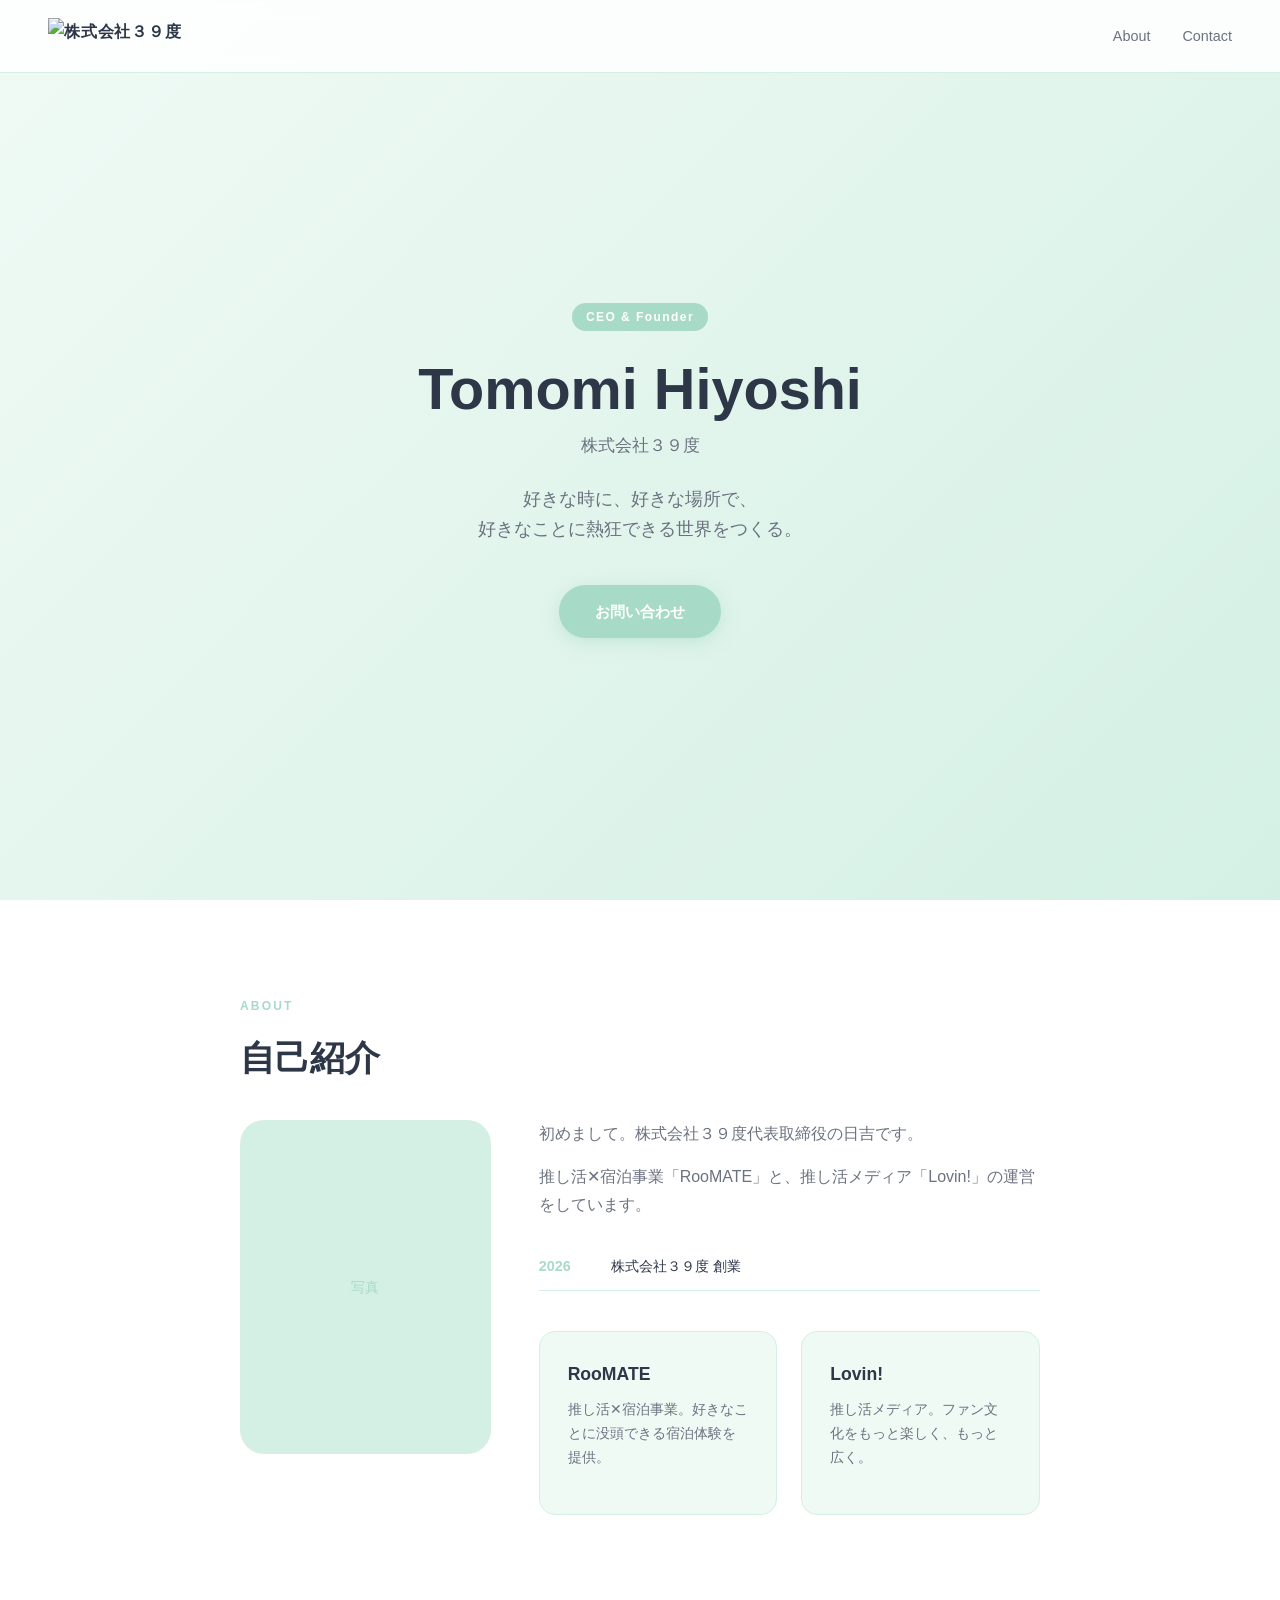
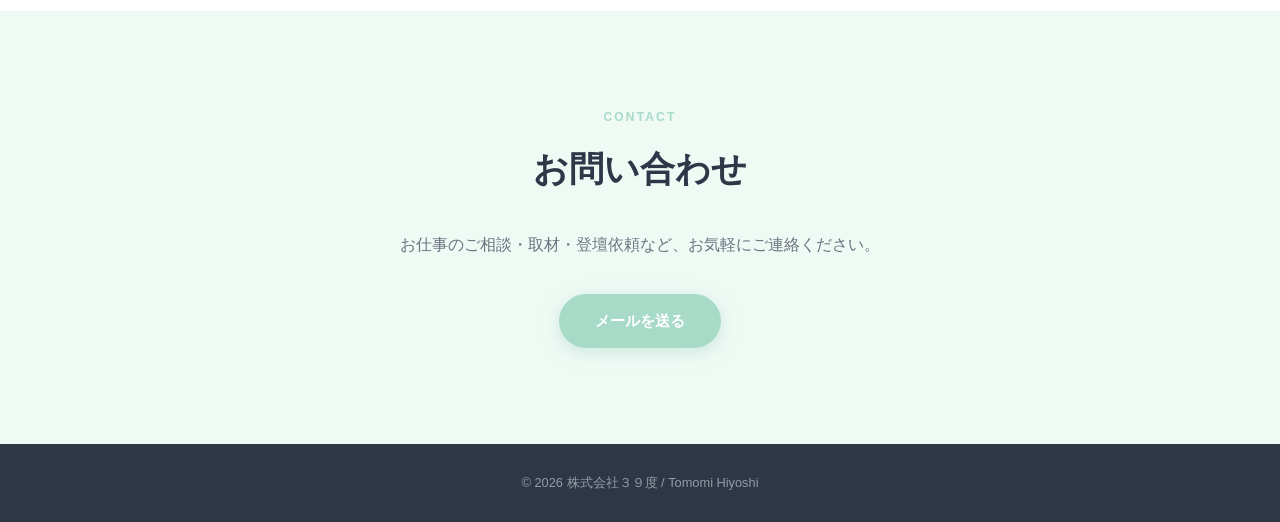
==== index.html @ d939bb32 "Add files via upload" ====
<!DOCTYPE html>
<html lang="ja">
<head>
  <meta charset="UTF-8">
  <meta name="viewport" content="width=device-width, initial-scale=1.0">
  <title>Tomomi Hiyoshi | 株式会社３９度</title>
  <style>
    *, *::before, *::after { box-sizing: border-box; margin: 0; padding: 0; }

    :root {
      --mint: #a8dac8;
      --mint-light: #d4f0e4;
      --mint-pale: #f0faf5;
      --gray: #6b7280;
      --dark: #2d3748;
      --white: #ffffff;
    }

    body {
      font-family: 'Hiragino Sans', 'Noto Sans JP', sans-serif;
      color: var(--dark);
      background: var(--white);
      line-height: 1.7;
    }

    /* ---- Nav ---- */
    nav {
      position: fixed;
      top: 0; left: 0; right: 0;
      z-index: 100;
      display: flex;
      justify-content: space-between;
      align-items: center;
      padding: 18px 48px;
      background: rgba(255,255,255,0.85);
      backdrop-filter: blur(8px);
      border-bottom: 1px solid var(--mint-light);
    }

    .nav-logo {
      display: flex;
      align-items: center;
      gap: 10px;
      font-size: 1rem;
      font-weight: 700;
      color: var(--dark);
      letter-spacing: 0.05em;
      text-decoration: none;
    }

    .nav-logo img {
      height: 36px;
      width: auto;
    }

    .nav-links {
      display: flex;
      gap: 32px;
      list-style: none;
    }

    .nav-links a {
      text-decoration: none;
      color: var(--gray);
      font-size: 0.9rem;
      transition: color 0.2s;
    }

    .nav-links a:hover { color: var(--mint); }

    /* ---- Hero ---- */
    #hero {
      min-height: 100vh;
      display: flex;
      align-items: center;
      justify-content: center;
      text-align: center;
      background: linear-gradient(135deg, var(--mint-pale) 0%, var(--mint-light) 100%);
      padding: 120px 24px 80px;
    }

    .hero-inner { max-width: 640px; }

    .hero-tag {
      display: inline-block;
      background: var(--mint);
      color: var(--white);
      font-size: 0.75rem;
      font-weight: 600;
      letter-spacing: 0.12em;
      padding: 4px 14px;
      border-radius: 999px;
      margin-bottom: 24px;
    }

    .hero-name {
      font-size: clamp(2.4rem, 6vw, 3.6rem);
      font-weight: 800;
      line-height: 1.2;
      margin-bottom: 8px;
      color: var(--dark);
    }

    .hero-company {
      font-size: 1.05rem;
      color: var(--gray);
      margin-bottom: 24px;
    }

    .hero-copy {
      font-size: 1.1rem;
      color: var(--gray);
      margin-bottom: 40px;
    }

    .btn {
      display: inline-block;
      padding: 14px 36px;
      border-radius: 999px;
      font-size: 0.95rem;
      font-weight: 600;
      text-decoration: none;
      transition: transform 0.2s, box-shadow 0.2s;
    }

    .btn-primary {
      background: var(--mint);
      color: var(--white);
      box-shadow: 0 4px 16px rgba(168,218,200,0.5);
    }

    .btn-primary:hover {
      transform: translateY(-2px);
      box-shadow: 0 8px 24px rgba(168,218,200,0.6);
    }

    /* ---- Business Cards ---- */
    .business-grid {
      display: grid;
      grid-template-columns: 1fr 1fr;
      gap: 24px;
      margin-top: 40px;
    }

    .business-card {
      background: var(--mint-pale);
      border-radius: 16px;
      padding: 28px;
      border: 1px solid var(--mint-light);
    }

    .business-card h3 {
      font-size: 1.1rem;
      font-weight: 700;
      color: var(--dark);
      margin-bottom: 8px;
    }

    .business-card p {
      font-size: 0.88rem;
      color: var(--gray);
    }

    @media (max-width: 600px) {
      .business-grid { grid-template-columns: 1fr; }
    }

    /* ---- Sections ---- */
    section {
      padding: 96px 24px;
    }

    .section-inner {
      max-width: 800px;
      margin: 0 auto;
    }

    .section-label {
      font-size: 0.75rem;
      font-weight: 700;
      letter-spacing: 0.18em;
      text-transform: uppercase;
      color: var(--mint);
      margin-bottom: 12px;
    }

    .section-title {
      font-size: clamp(1.6rem, 4vw, 2.2rem);
      font-weight: 800;
      margin-bottom: 32px;
      color: var(--dark);
    }

    /* ---- About ---- */
    #about { background: var(--white); }

    .about-grid {
      display: grid;
      grid-template-columns: 1fr 2fr;
      gap: 48px;
      align-items: start;
    }

    .about-photo {
      width: 100%;
      aspect-ratio: 3/4;
      border-radius: 24px;
      background: var(--mint-light);
      display: flex;
      align-items: center;
      justify-content: center;
      color: var(--mint);
      font-size: 0.85rem;
    }

    .about-text p { color: var(--gray); margin-bottom: 16px; }

    .career-list { list-style: none; margin-top: 24px; }

    .career-list li {
      display: flex;
      gap: 16px;
      padding: 12px 0;
      border-bottom: 1px solid var(--mint-light);
      font-size: 0.9rem;
    }

    .career-year {
      min-width: 56px;
      color: var(--mint);
      font-weight: 700;
    }

    /* ---- Contact ---- */
    #contact { background: var(--mint-pale); text-align: center; }

    #contact .section-inner { max-width: 560px; }

    .contact-desc { color: var(--gray); margin-bottom: 36px; }

    /* ---- Footer ---- */
    footer {
      background: var(--dark);
      color: rgba(255,255,255,0.5);
      text-align: center;
      padding: 28px 24px;
      font-size: 0.8rem;
    }

    /* ---- Responsive ---- */
    @media (max-width: 600px) {
      nav { padding: 16px 20px; }
      .nav-links { gap: 16px; }
      .about-grid { grid-template-columns: 1fr; }
      .about-photo { aspect-ratio: 1/1; max-width: 240px; }
    }
  </style>
</head>
<body>

  <!-- Nav -->
  <nav>
    <a href="#hero" class="nav-logo">
      <img src="39度ロゴ.png" alt="株式会社３９度">
    </a>
    <ul class="nav-links">
      <li><a href="#about">About</a></li>
      <li><a href="#contact">Contact</a></li>
    </ul>
  </nav>

  <!-- Hero -->
  <section id="hero">
    <div class="hero-inner">
      <span class="hero-tag">CEO &amp; Founder</span>
      <h1 class="hero-name">Tomomi Hiyoshi</h1>
      <p class="hero-company">株式会社３９度</p>
      <p class="hero-copy">
        好きな時に、好きな場所で、<br>
        好きなことに熱狂できる世界をつくる。
      </p>
      <a href="#contact" class="btn btn-primary">お問い合わせ</a>
    </div>
  </section>

  <!-- About -->
  <section id="about">
    <div class="section-inner">
      <p class="section-label">About</p>
      <h2 class="section-title">自己紹介</h2>
      <div class="about-grid">
        <div class="about-photo">写真</div>
        <div class="about-text">
          <p>
            初めまして。株式会社３９度代表取締役の日吉です。
          </p>
          <p>
            推し活✕宿泊事業「RooMATE」と、推し活メディア「Lovin!」の運営をしています。
          </p>
          <ul class="career-list">
            <li><span class="career-year">2026</span><span>株式会社３９度 創業</span></li>
          </ul>
          <div class="business-grid">
            <div class="business-card">
              <h3>RooMATE</h3>
              <p>推し活✕宿泊事業。好きなことに没頭できる宿泊体験を提供。</p>
            </div>
            <div class="business-card">
              <h3>Lovin!</h3>
              <p>推し活メディア。ファン文化をもっと楽しく、もっと広く。</p>
            </div>
          </div>
        </div>
      </div>
    </div>
  </section>

  <!-- Contact -->
  <section id="contact">
    <div class="section-inner">
      <p class="section-label">Contact</p>
      <h2 class="section-title">お問い合わせ</h2>
      <p class="contact-desc">
        お仕事のご相談・取材・登壇依頼など、お気軽にご連絡ください。
      </p>
      <a href="mailto:39degrees.inc@gmail.com" class="btn btn-primary">メールを送る</a>
    </div>
  </section>

  <!-- Footer -->
  <footer>
    <p>&copy; 2026 株式会社３９度 / Tomomi Hiyoshi</p>
  </footer>

</body>
</html>
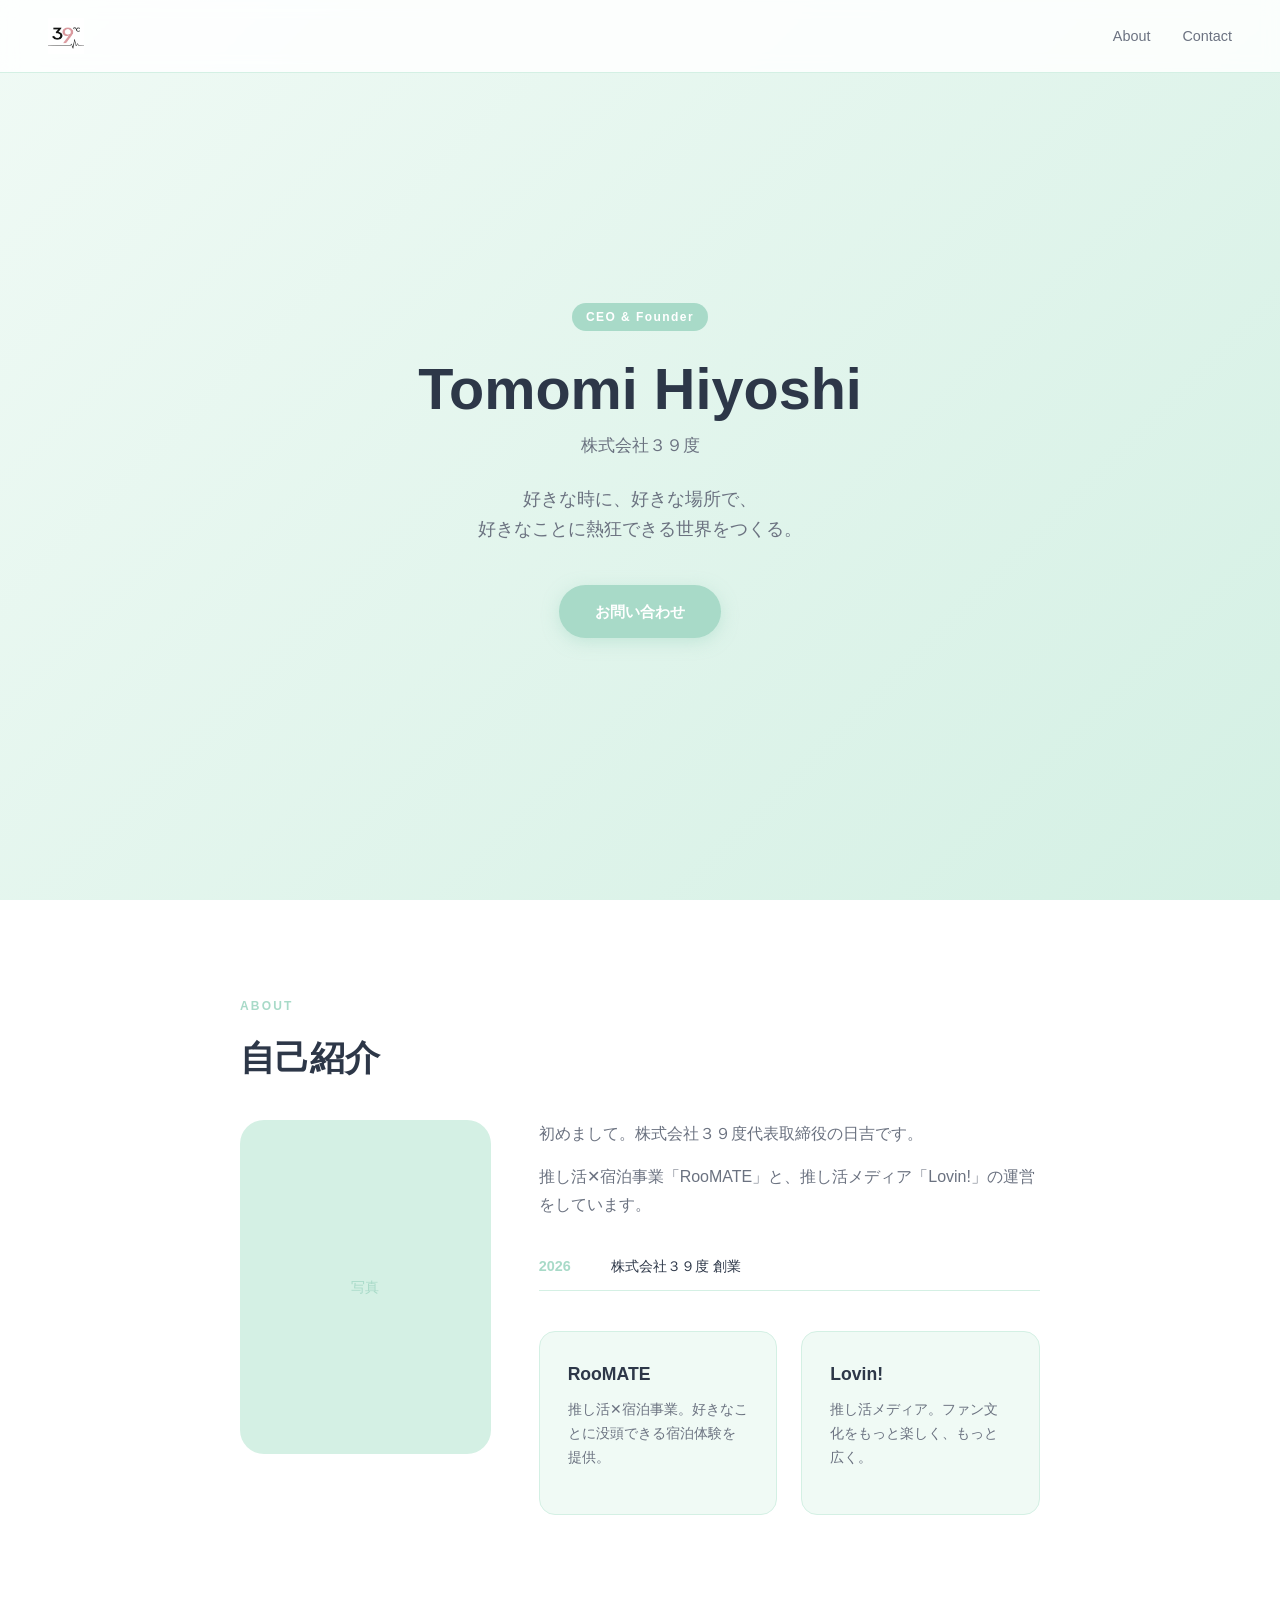
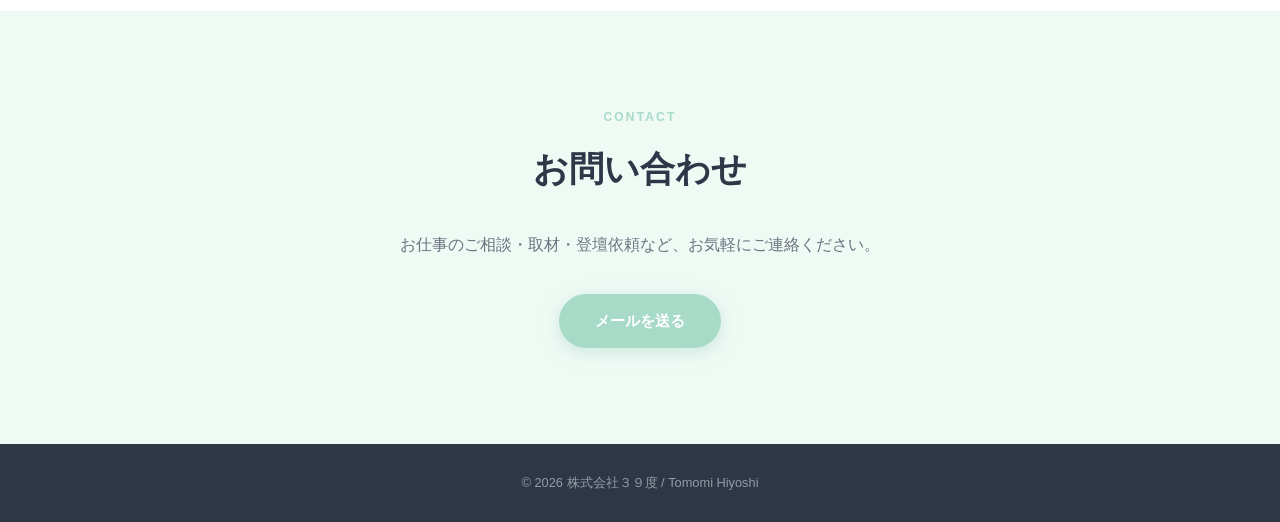
==== commit ec478ffb: "Add files via upload" ====
--- a/index.html
+++ b/index.html
@@ -261,7 +261,7 @@
   <!-- Nav -->
   <nav>
     <a href="#hero" class="nav-logo">
-      <img src="39度ロゴ.png" alt="株式会社３９度">
+      <img src="logo.png" alt="株式会社３９度">
     </a>
     <ul class="nav-links">
       <li><a href="#about">About</a></li>
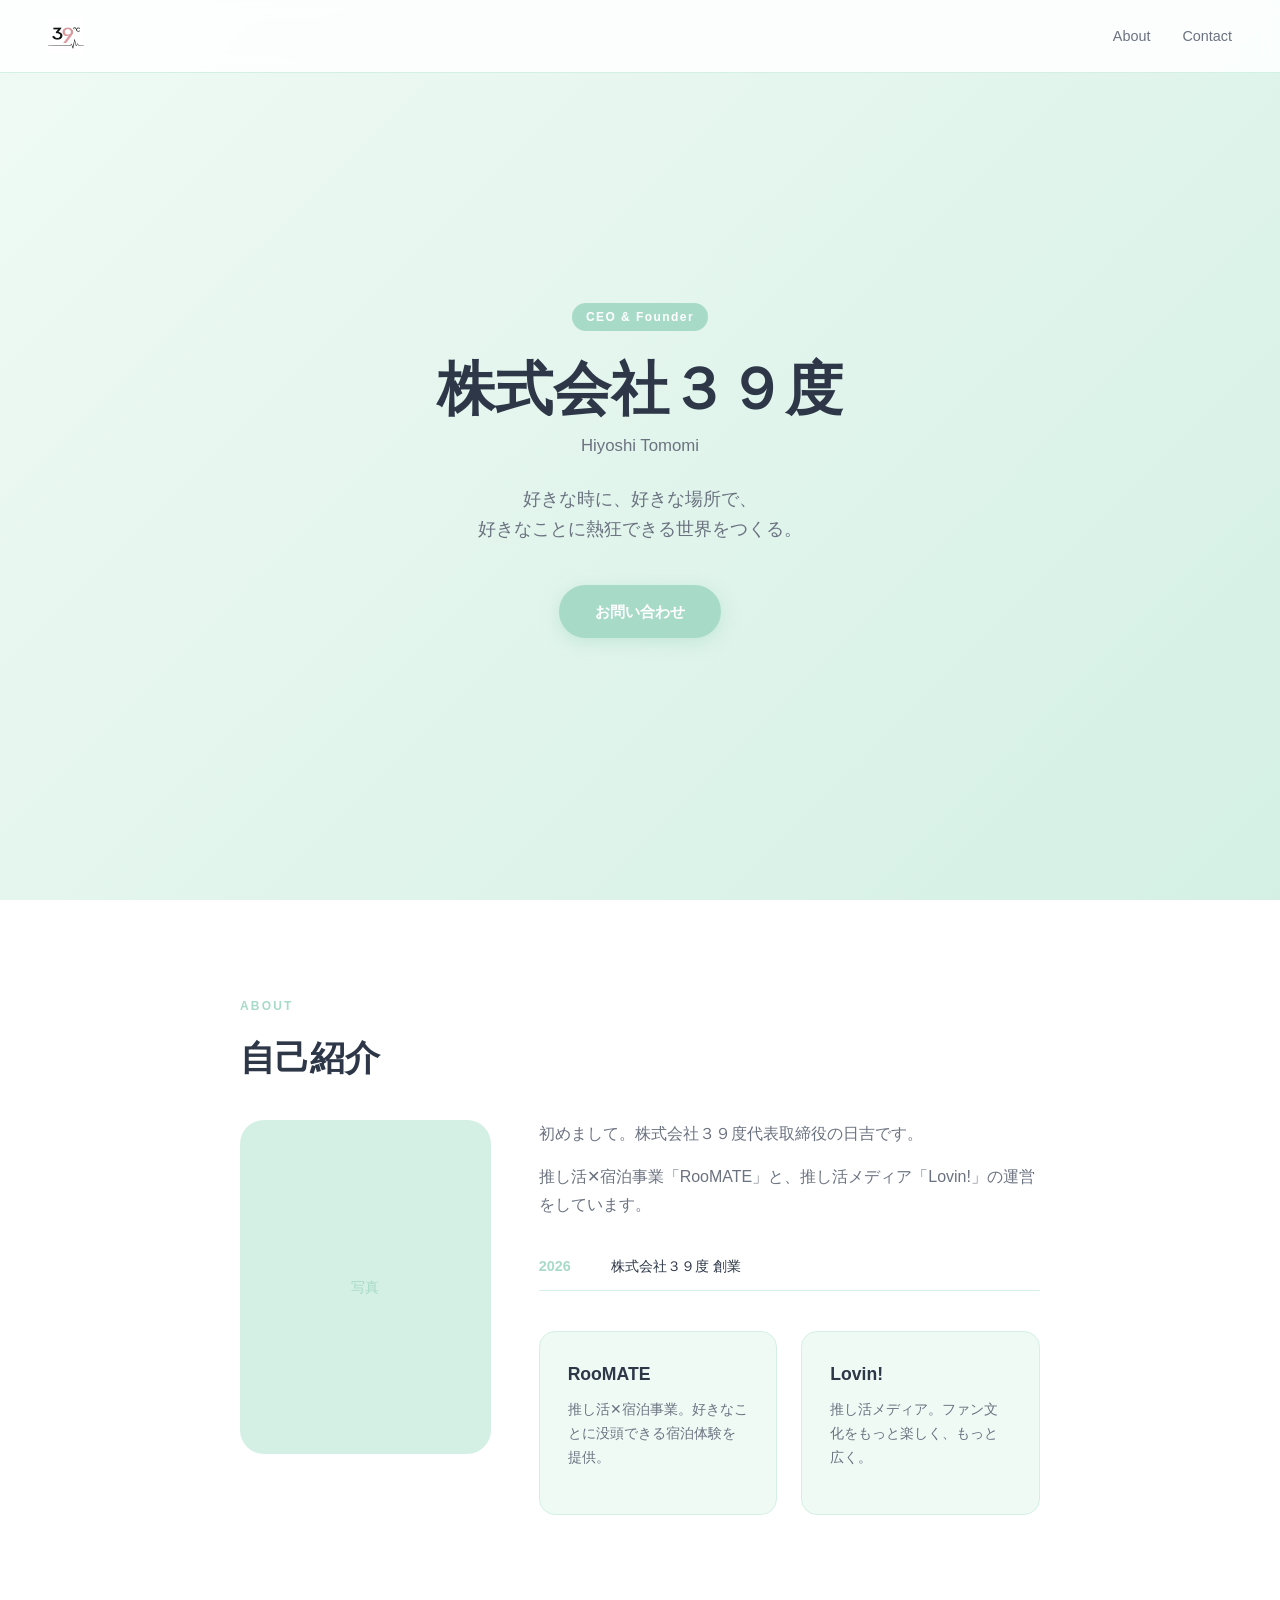
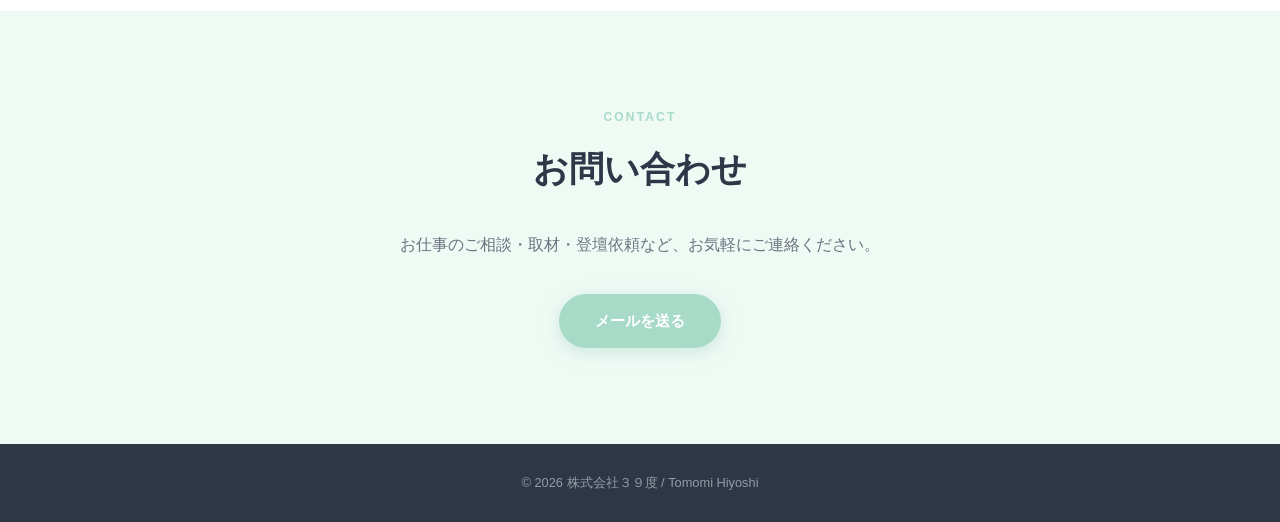
==== commit f7fb62fb: "Update index.html" ====
--- a/index.html
+++ b/index.html
@@ -273,8 +273,8 @@
   <section id="hero">
     <div class="hero-inner">
       <span class="hero-tag">CEO &amp; Founder</span>
-      <h1 class="hero-name">Tomomi Hiyoshi</h1>
-      <p class="hero-company">株式会社３９度</p>
+      <h1 class="hero-name">株式会社３９度</h1>
+      <p class="hero-company">Hiyoshi Tomomi</p>
       <p class="hero-copy">
         好きな時に、好きな場所で、<br>
         好きなことに熱狂できる世界をつくる。
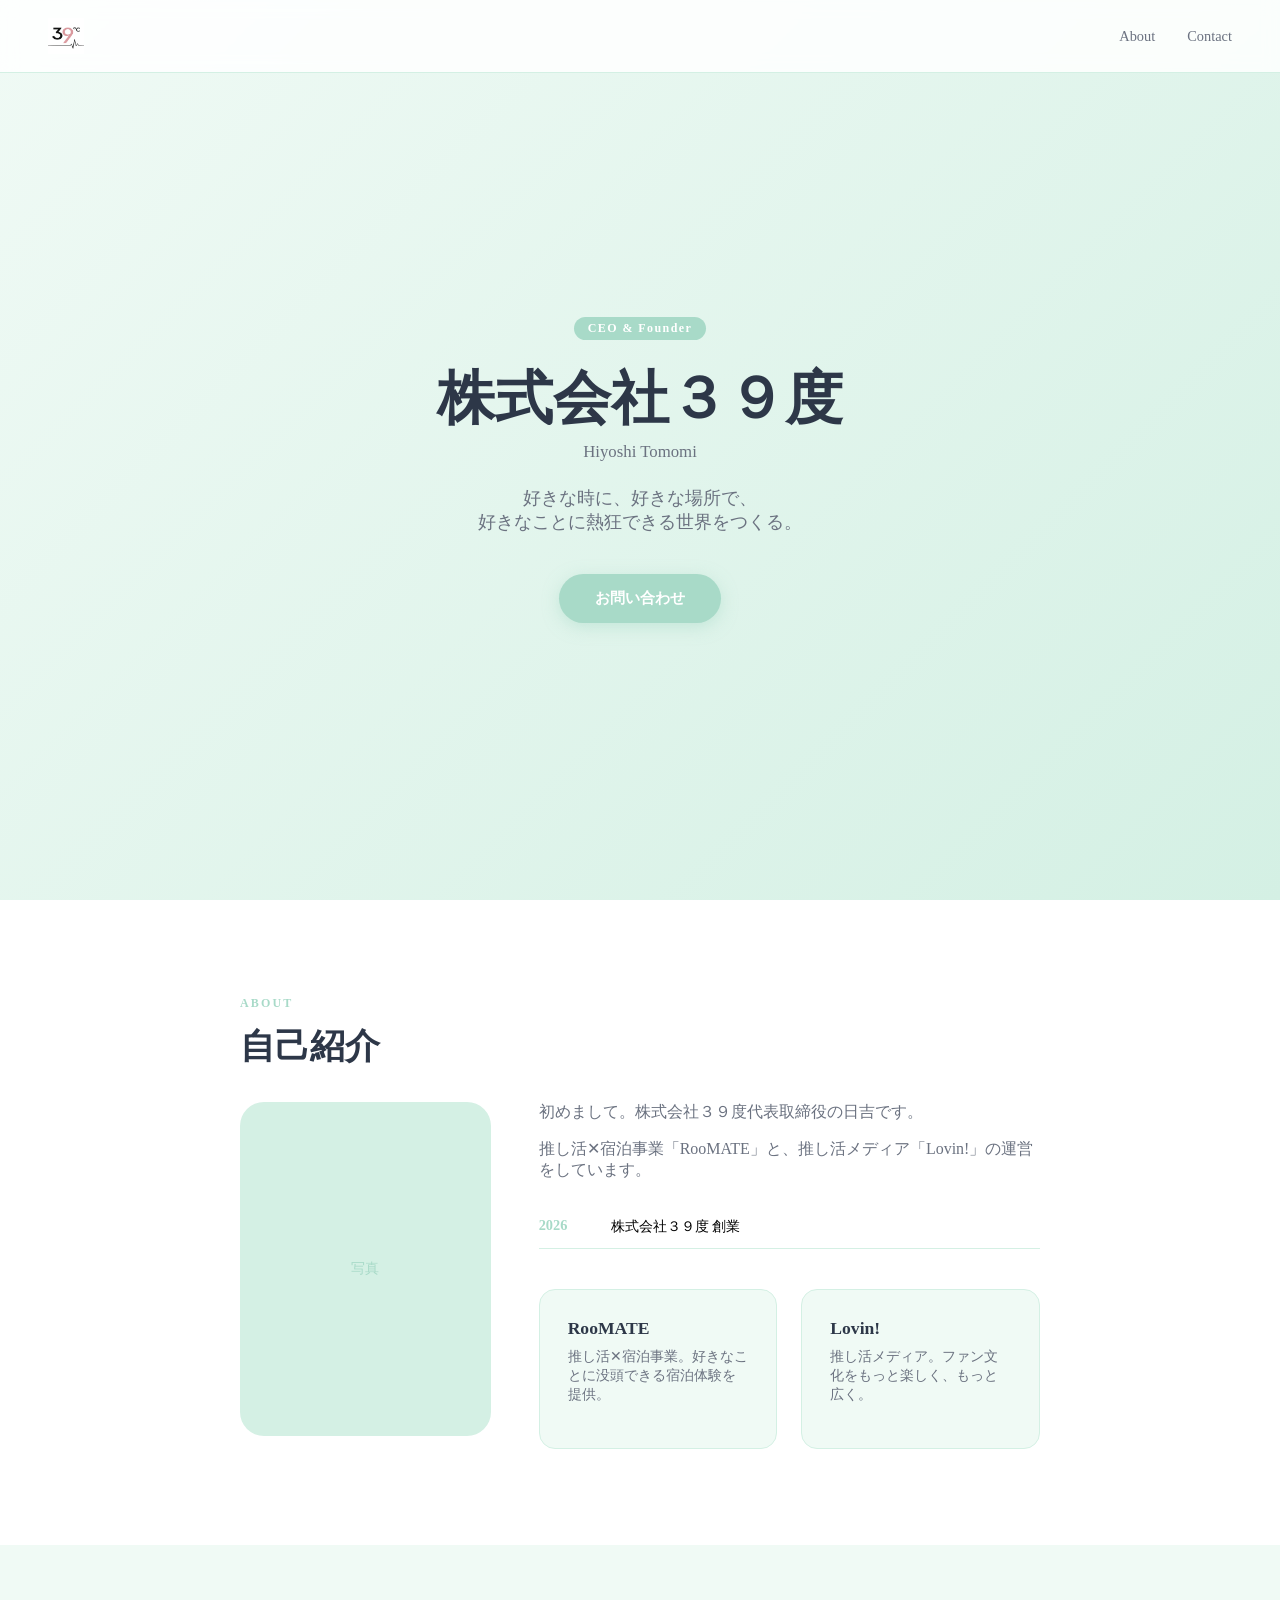
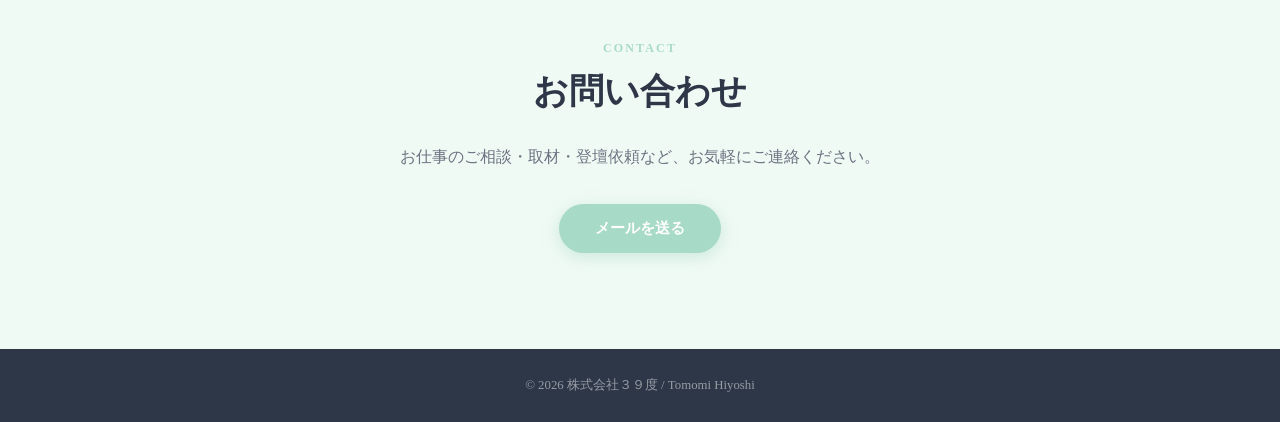
==== commit 8e6dffed: "Update index.html" ====
--- a/index.html
+++ b/index.html
@@ -16,6 +16,7 @@
       --white: #ffffff;
     }
 
+    <meta name="google-site-verification" content="1Jupx_8W1JBB04PIwBa7xhf-rQ8g9_oAQs7AvDI6ctE" />
     body {
       font-family: 'Hiragino Sans', 'Noto Sans JP', sans-serif;
       color: var(--dark);
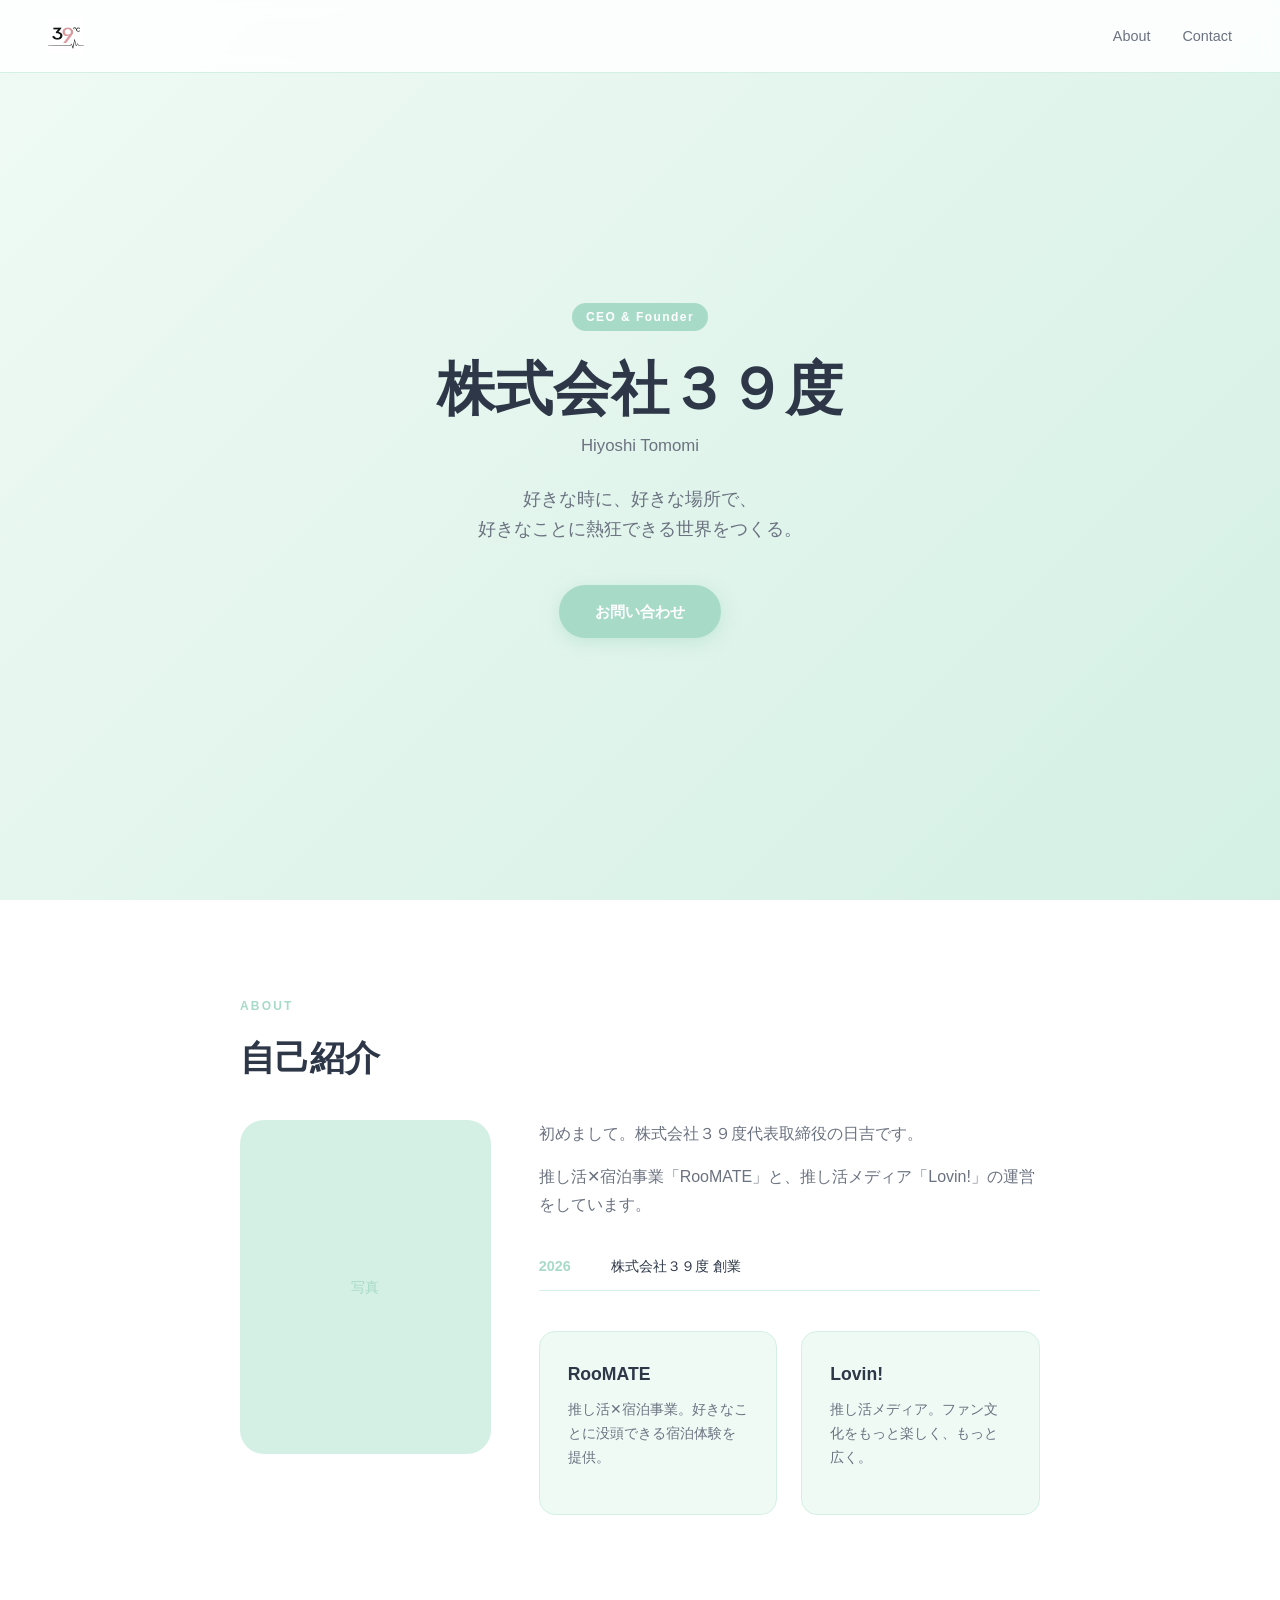
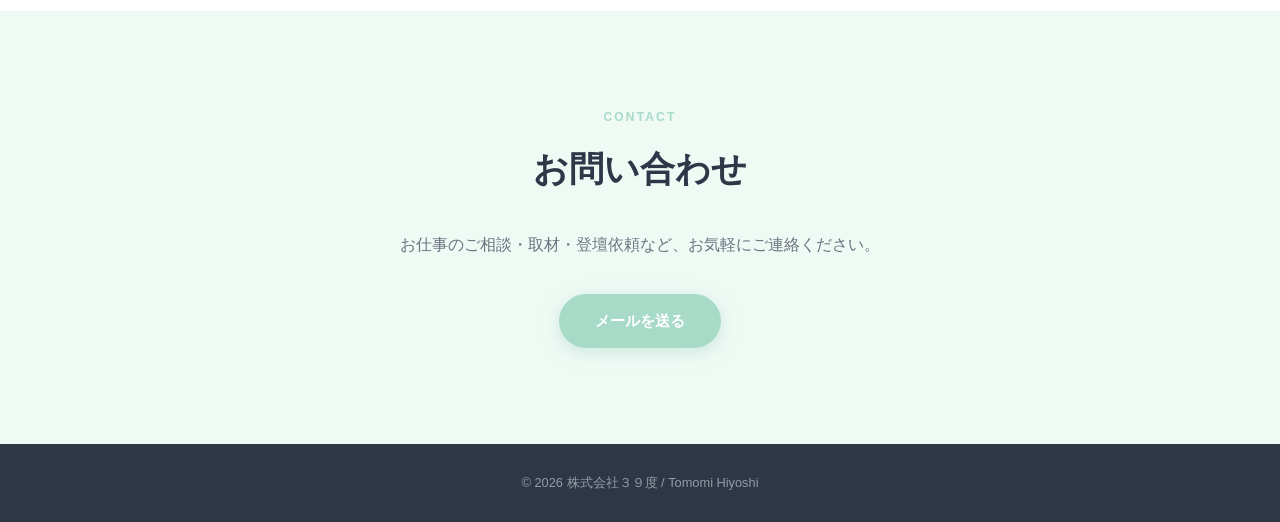
==== commit 52eeb8c4: "Update index.html" ====
--- a/index.html
+++ b/index.html
@@ -16,7 +16,6 @@
       --white: #ffffff;
     }
 
-    <meta name="google-site-verification" content="1Jupx_8W1JBB04PIwBa7xhf-rQ8g9_oAQs7AvDI6ctE" />
     body {
       font-family: 'Hiragino Sans', 'Noto Sans JP', sans-serif;
       color: var(--dark);
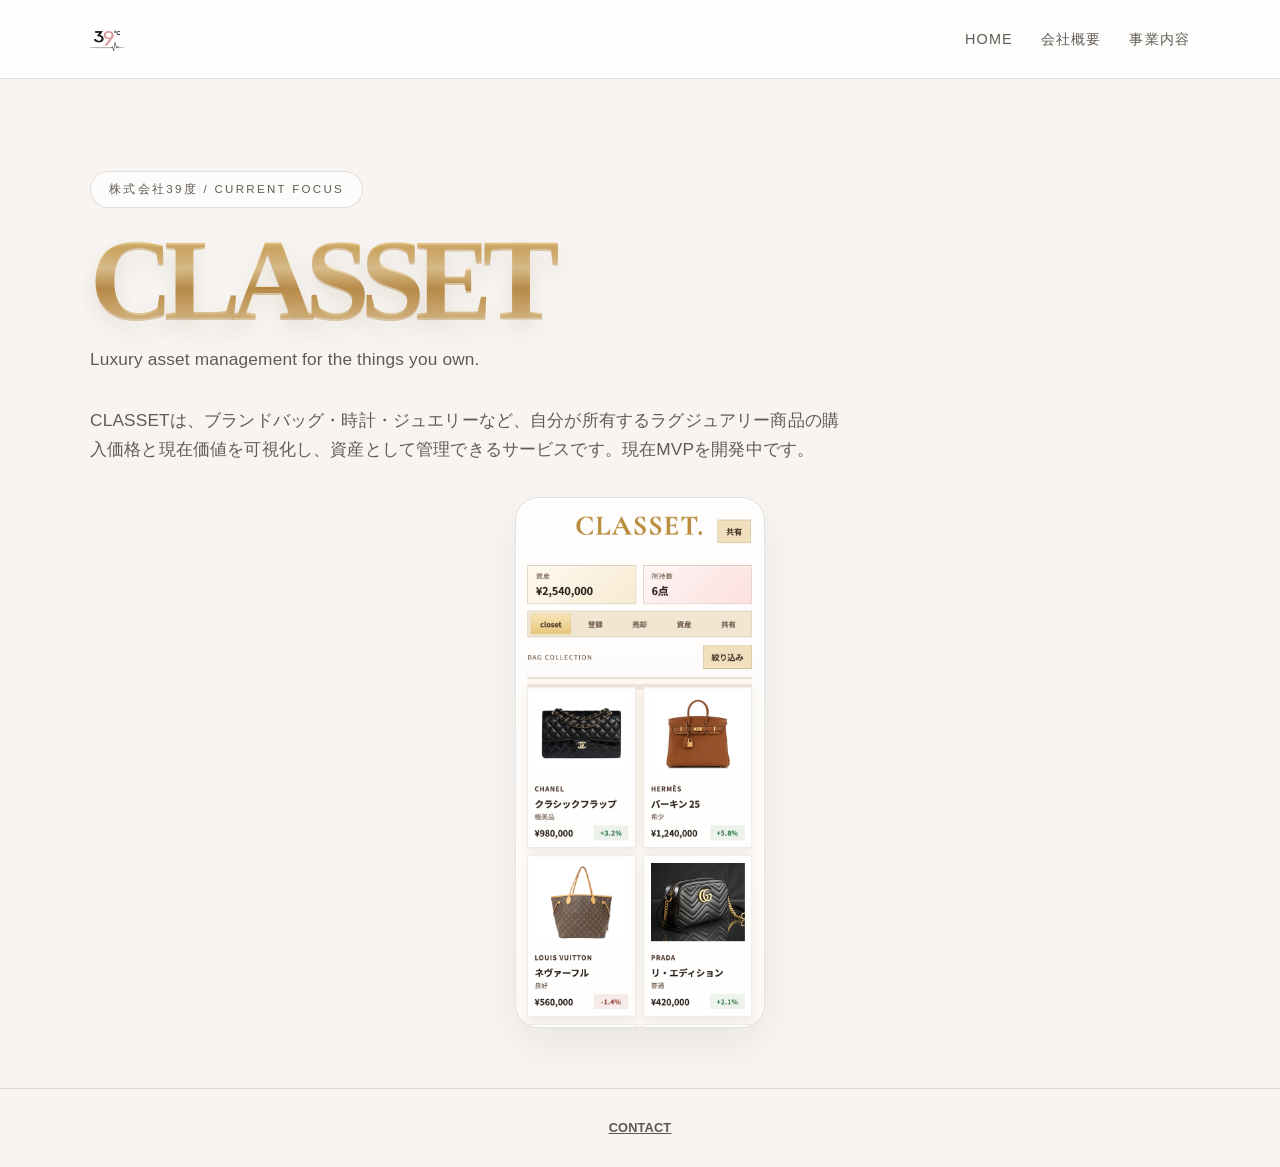
==== commit 60dd946c: "Add files via upload" ====
--- a/index.html
+++ b/index.html
@@ -1,336 +1,45 @@
 <!DOCTYPE html>
 <html lang="ja">
 <head>
-  <meta charset="UTF-8">
-  <meta name="viewport" content="width=device-width, initial-scale=1.0">
-  <title>Tomomi Hiyoshi | 株式会社３９度</title>
-  <style>
-    *, *::before, *::after { box-sizing: border-box; margin: 0; padding: 0; }
-
-    :root {
-      --mint: #a8dac8;
-      --mint-light: #d4f0e4;
-      --mint-pale: #f0faf5;
-      --gray: #6b7280;
-      --dark: #2d3748;
-      --white: #ffffff;
-    }
-
-    body {
-      font-family: 'Hiragino Sans', 'Noto Sans JP', sans-serif;
-      color: var(--dark);
-      background: var(--white);
-      line-height: 1.7;
-    }
-
-    /* ---- Nav ---- */
-    nav {
-      position: fixed;
-      top: 0; left: 0; right: 0;
-      z-index: 100;
-      display: flex;
-      justify-content: space-between;
-      align-items: center;
-      padding: 18px 48px;
-      background: rgba(255,255,255,0.85);
-      backdrop-filter: blur(8px);
-      border-bottom: 1px solid var(--mint-light);
-    }
-
-    .nav-logo {
-      display: flex;
-      align-items: center;
-      gap: 10px;
-      font-size: 1rem;
-      font-weight: 700;
-      color: var(--dark);
-      letter-spacing: 0.05em;
-      text-decoration: none;
-    }
-
-    .nav-logo img {
-      height: 36px;
-      width: auto;
-    }
-
-    .nav-links {
-      display: flex;
-      gap: 32px;
-      list-style: none;
-    }
-
-    .nav-links a {
-      text-decoration: none;
-      color: var(--gray);
-      font-size: 0.9rem;
-      transition: color 0.2s;
-    }
-
-    .nav-links a:hover { color: var(--mint); }
-
-    /* ---- Hero ---- */
-    #hero {
-      min-height: 100vh;
-      display: flex;
-      align-items: center;
-      justify-content: center;
-      text-align: center;
-      background: linear-gradient(135deg, var(--mint-pale) 0%, var(--mint-light) 100%);
-      padding: 120px 24px 80px;
-    }
-
-    .hero-inner { max-width: 640px; }
-
-    .hero-tag {
-      display: inline-block;
-      background: var(--mint);
-      color: var(--white);
-      font-size: 0.75rem;
-      font-weight: 600;
-      letter-spacing: 0.12em;
-      padding: 4px 14px;
-      border-radius: 999px;
-      margin-bottom: 24px;
-    }
-
-    .hero-name {
-      font-size: clamp(2.4rem, 6vw, 3.6rem);
-      font-weight: 800;
-      line-height: 1.2;
-      margin-bottom: 8px;
-      color: var(--dark);
-    }
-
-    .hero-company {
-      font-size: 1.05rem;
-      color: var(--gray);
-      margin-bottom: 24px;
-    }
-
-    .hero-copy {
-      font-size: 1.1rem;
-      color: var(--gray);
-      margin-bottom: 40px;
-    }
-
-    .btn {
-      display: inline-block;
-      padding: 14px 36px;
-      border-radius: 999px;
-      font-size: 0.95rem;
-      font-weight: 600;
-      text-decoration: none;
-      transition: transform 0.2s, box-shadow 0.2s;
-    }
-
-    .btn-primary {
-      background: var(--mint);
-      color: var(--white);
-      box-shadow: 0 4px 16px rgba(168,218,200,0.5);
-    }
-
-    .btn-primary:hover {
-      transform: translateY(-2px);
-      box-shadow: 0 8px 24px rgba(168,218,200,0.6);
-    }
-
-    /* ---- Business Cards ---- */
-    .business-grid {
-      display: grid;
-      grid-template-columns: 1fr 1fr;
-      gap: 24px;
-      margin-top: 40px;
-    }
-
-    .business-card {
-      background: var(--mint-pale);
-      border-radius: 16px;
-      padding: 28px;
-      border: 1px solid var(--mint-light);
-    }
-
-    .business-card h3 {
-      font-size: 1.1rem;
-      font-weight: 700;
-      color: var(--dark);
-      margin-bottom: 8px;
-    }
-
-    .business-card p {
-      font-size: 0.88rem;
-      color: var(--gray);
-    }
-
-    @media (max-width: 600px) {
-      .business-grid { grid-template-columns: 1fr; }
-    }
-
-    /* ---- Sections ---- */
-    section {
-      padding: 96px 24px;
-    }
-
-    .section-inner {
-      max-width: 800px;
-      margin: 0 auto;
-    }
-
-    .section-label {
-      font-size: 0.75rem;
-      font-weight: 700;
-      letter-spacing: 0.18em;
-      text-transform: uppercase;
-      color: var(--mint);
-      margin-bottom: 12px;
-    }
-
-    .section-title {
-      font-size: clamp(1.6rem, 4vw, 2.2rem);
-      font-weight: 800;
-      margin-bottom: 32px;
-      color: var(--dark);
-    }
-
-    /* ---- About ---- */
-    #about { background: var(--white); }
-
-    .about-grid {
-      display: grid;
-      grid-template-columns: 1fr 2fr;
-      gap: 48px;
-      align-items: start;
-    }
-
-    .about-photo {
-      width: 100%;
-      aspect-ratio: 3/4;
-      border-radius: 24px;
-      background: var(--mint-light);
-      display: flex;
-      align-items: center;
-      justify-content: center;
-      color: var(--mint);
-      font-size: 0.85rem;
-    }
-
-    .about-text p { color: var(--gray); margin-bottom: 16px; }
-
-    .career-list { list-style: none; margin-top: 24px; }
-
-    .career-list li {
-      display: flex;
-      gap: 16px;
-      padding: 12px 0;
-      border-bottom: 1px solid var(--mint-light);
-      font-size: 0.9rem;
-    }
-
-    .career-year {
-      min-width: 56px;
-      color: var(--mint);
-      font-weight: 700;
-    }
-
-    /* ---- Contact ---- */
-    #contact { background: var(--mint-pale); text-align: center; }
-
-    #contact .section-inner { max-width: 560px; }
-
-    .contact-desc { color: var(--gray); margin-bottom: 36px; }
-
-    /* ---- Footer ---- */
-    footer {
-      background: var(--dark);
-      color: rgba(255,255,255,0.5);
-      text-align: center;
-      padding: 28px 24px;
-      font-size: 0.8rem;
-    }
-
-    /* ---- Responsive ---- */
-    @media (max-width: 600px) {
-      nav { padding: 16px 20px; }
-      .nav-links { gap: 16px; }
-      .about-grid { grid-template-columns: 1fr; }
-      .about-photo { aspect-ratio: 1/1; max-width: 240px; }
-    }
-  </style>
+  <meta charset="UTF-8" />
+  <meta name="viewport" content="width=device-width, initial-scale=1.0" />
+  <title>CLASSET | 株式会社39度</title>
+  <link rel="stylesheet" href="styles.css" />
 </head>
 <body>
+  <header class="site-header">
+    <div class="container">
+      <a href="index.html" class="brand-logo" aria-label="ホームへ戻る">
+        <img src="logo.png" alt="株式会社39度" />
+      </a>
+      <nav class="nav" aria-label="メインナビゲーション">
+        <a href="index.html">Home</a>
+        <a href="about.html">会社概要</a>
+        <a href="business.html">事業内容</a>
+      </nav>
+    </div>
+  </header>
 
-  <!-- Nav -->
-  <nav>
-    <a href="#hero" class="nav-logo">
-      <img src="logo.png" alt="株式会社３９度">
-    </a>
-    <ul class="nav-links">
-      <li><a href="#about">About</a></li>
-      <li><a href="#contact">Contact</a></li>
-    </ul>
-  </nav>
-
-  <!-- Hero -->
-  <section id="hero">
-    <div class="hero-inner">
-      <span class="hero-tag">CEO &amp; Founder</span>
-      <h1 class="hero-name">株式会社３９度</h1>
-      <p class="hero-company">Hiyoshi Tomomi</p>
-      <p class="hero-copy">
-        好きな時に、好きな場所で、<br>
-        好きなことに熱狂できる世界をつくる。
-      </p>
-      <a href="#contact" class="btn btn-primary">お問い合わせ</a>
-    </div>
-  </section>
-
-  <!-- About -->
-  <section id="about">
-    <div class="section-inner">
-      <p class="section-label">About</p>
-      <h2 class="section-title">自己紹介</h2>
-      <div class="about-grid">
-        <div class="about-photo">写真</div>
-        <div class="about-text">
-          <p>
-            初めまして。株式会社３９度代表取締役の日吉です。
-          </p>
-          <p>
-            推し活✕宿泊事業「RooMATE」と、推し活メディア「Lovin!」の運営をしています。
-          </p>
-          <ul class="career-list">
-            <li><span class="career-year">2026</span><span>株式会社３９度 創業</span></li>
-          </ul>
-          <div class="business-grid">
-            <div class="business-card">
-              <h3>RooMATE</h3>
-              <p>推し活✕宿泊事業。好きなことに没頭できる宿泊体験を提供。</p>
-            </div>
-            <div class="business-card">
-              <h3>Lovin!</h3>
-              <p>推し活メディア。ファン文化をもっと楽しく、もっと広く。</p>
-            </div>
-          </div>
+  <main>
+    <section class="page hero">
+      <div class="container">
+        <p class="eyebrow">株式会社39度 / Current focus</p>
+        <div class="brand-wordmark" aria-label="CLASSET">CLASSET</div>
+        <p class="hero-copy">Luxury asset management for the things you own.</p>
+        <p class="hero-copy">
+          CLASSETは、ブランドバッグ・時計・ジュエリーなど、自分が所有するラグジュアリー商品の購入価格と現在価値を可視化し、資産として管理できるサービスです。現在MVPを開発中です。
+        </p>
+        <div class="mockup-wrap">
+          <img src="モック.png" alt="CLASSET mockup" />
         </div>
       </div>
+    </section>
+  </main>
+
+  <footer class="footer">
+    <div class="container">
+      <a href="mailto:39degrees.inc@gmail.com" style="font-weight: 600; text-decoration: underline;">CONTACT</a>
     </div>
-  </section>
-
-  <!-- Contact -->
-  <section id="contact">
-    <div class="section-inner">
-      <p class="section-label">Contact</p>
-      <h2 class="section-title">お問い合わせ</h2>
-      <p class="contact-desc">
-        お仕事のご相談・取材・登壇依頼など、お気軽にご連絡ください。
-      </p>
-      <a href="mailto:39degrees.inc@gmail.com" class="btn btn-primary">メールを送る</a>
-    </div>
-  </section>
-
-  <!-- Footer -->
-  <footer>
-    <p>&copy; 2026 株式会社３９度 / Tomomi Hiyoshi</p>
   </footer>
-
 </body>
 </html>
--- a/styles.css
+++ b/styles.css
@@ -0,0 +1,338 @@
+:root {
+  --bg: #f7f4f1;
+  --panel: #ffffff;
+  --panel-soft: #f4f0eb;
+  --line: rgba(23, 23, 23, 0.12);
+  --text: #171717;
+  --muted: #5f5b56;
+  --gold-1: #f4e4bf;
+  --gold-2: #d8b46a;
+  --gold-3: #b7843a;
+  --shadow: 0 18px 42px rgba(23, 23, 23, 0.06);
+}
+
+* { box-sizing: border-box; }
+html { scroll-behavior: smooth; }
+body {
+  margin: 0;
+  font-family: "Hiragino Sans", "Noto Sans JP", sans-serif;
+  color: var(--text);
+  background: var(--bg);
+  line-height: 1.7;
+  letter-spacing: 0.01em;
+}
+
+a { color: inherit; text-decoration: none; }
+img { max-width: 100%; display: block; }
+
+.container {
+  width: min(1100px, calc(100% - 32px));
+  margin: 0 auto;
+}
+
+.site-header {
+  position: sticky;
+  top: 0;
+  z-index: 20;
+  background: rgba(255,255,255,0.8);
+  backdrop-filter: blur(10px);
+  border-bottom: 1px solid var(--line);
+}
+
+.site-header .container {
+  display: flex;
+  align-items: center;
+  justify-content: space-between;
+  min-height: 78px;
+}
+
+.brand-logo {
+  display: flex;
+  align-items: center;
+  gap: 12px;
+}
+
+.brand-logo img {
+  height: 34px;
+  width: auto;
+}
+
+.nav {
+  display: flex;
+  align-items: center;
+  gap: 28px;
+}
+
+.nav a {
+  color: var(--muted);
+  font-size: 0.9rem;
+  letter-spacing: 0.08em;
+  text-transform: uppercase;
+}
+
+.nav a:hover { color: var(--text); }
+
+.page {
+  padding: 92px 0 80px;
+}
+
+.hero {
+  padding-top: 80px;
+  padding-bottom: 60px;
+}
+
+.eyebrow {
+  display: inline-block;
+  margin-bottom: 24px;
+  padding: 8px 18px;
+  border: 1px solid var(--line);
+  border-radius: 999px;
+  background: rgba(255,255,255,0.7);
+  color: var(--muted);
+  font-size: 0.72rem;
+  letter-spacing: 0.2em;
+  text-transform: uppercase;
+}
+
+.brand-wordmark {
+  display: block;
+  margin: 0 0 18px;
+  font-family: Georgia, "Times New Roman", serif;
+  font-size: clamp(4.2rem, 9vw, 11rem);
+  line-height: 0.82;
+  letter-spacing: -0.08em;
+  font-weight: 700;
+  color: transparent;
+  background: linear-gradient(180deg, var(--gold-1) 0%, var(--gold-2) 18%, #f8e9c4 38%, var(--gold-3) 60%, var(--gold-1) 100%);
+  -webkit-background-clip: text;
+  background-clip: text;
+  text-shadow: 0 2px 0 rgba(190,150,90,0.5), 0 10px 20px rgba(112,82,34,0.12);
+}
+
+.hero-copy {
+  max-width: 760px;
+  margin: 0 0 32px;
+  color: var(--muted);
+  font-size: 1.08rem;
+}
+
+.mockup-wrap {
+  max-width: 250px;
+  margin: 12px auto 0;
+  border: 1px solid var(--line);
+  border-radius: 24px;
+  overflow: hidden;
+  background: #fff;
+  box-shadow: var(--shadow);
+}
+
+.mockup-wrap img {
+  display: block;
+  width: 100%;
+  height: auto;
+}
+
+.hero-actions {
+  display: flex;
+  align-items: center;
+  gap: 16px;
+  flex-wrap: wrap;
+}
+
+.button {
+  display: inline-block;
+  padding: 15px 28px;
+  border-radius: 999px;
+  border: 1px solid var(--line);
+  font-size: 0.82rem;
+  letter-spacing: 0.08em;
+  text-transform: uppercase;
+  transition: transform 0.2s ease;
+}
+
+.button:hover {
+  transform: translateY(-2px);
+}
+
+.button-primary {
+  background: var(--text);
+  color: var(--panel);
+  border-color: var(--text);
+}
+
+.button-secondary {
+  background: transparent;
+  color: var(--text);
+}
+
+.section-label {
+  margin: 0 0 12px;
+  color: var(--gold-3);
+  font-size: 0.72rem;
+  letter-spacing: 0.22em;
+  text-transform: uppercase;
+}
+
+.section-title {
+  margin: 0 0 20px;
+  font-size: clamp(2rem, 4vw, 3.2rem);
+  line-height: 1.1;
+  letter-spacing: -0.05em;
+  font-weight: 500;
+}
+
+.summary-grid {
+  display: grid;
+  grid-template-columns: 1.2fr 0.8fr;
+  gap: 24px;
+  margin-top: 30px;
+}
+
+.card {
+  background: var(--panel);
+  border: 1px solid var(--line);
+  border-radius: 22px;
+  padding: 28px 24px;
+  box-shadow: var(--shadow);
+}
+
+.card.gold {
+  background: linear-gradient(180deg, #fff 0%, #f6f1ea 100%);
+}
+
+.card h3 {
+  margin: 0 0 12px;
+  font-size: clamp(1.7rem, 3vw, 2.4rem);
+  letter-spacing: -0.05em;
+  font-weight: 500;
+}
+
+.card p,
+.card li,
+.text-block p,
+.text-block li {
+  color: var(--muted);
+  font-size: 0.98rem;
+}
+
+.card ul,
+.text-block ul {
+  margin: 18px 0 0;
+  padding-left: 18px;
+}
+
+.project-grid {
+  display: grid;
+  grid-template-columns: repeat(3, minmax(0, 1fr));
+  gap: 20px;
+  margin-top: 30px;
+}
+
+.project-card {
+  background: var(--panel-soft);
+  border: 1px solid var(--line);
+  border-radius: 18px;
+  padding: 22px 20px;
+}
+
+.project-card.highlight {
+  background: var(--text);
+  color: var(--panel);
+}
+
+.project-card.highlight h3,
+.project-card.highlight p {
+  color: var(--panel);
+}
+
+.project-card h3 {
+  margin: 0 0 10px;
+  font-size: 1.2rem;
+  letter-spacing: -0.03em;
+}
+
+.project-card p {
+  margin: 0;
+  color: var(--muted);
+  font-size: 0.92rem;
+}
+
+.text-block {
+  max-width: 760px;
+}
+
+.text-block p {
+  margin: 0 0 16px;
+}
+
+.profile-box {
+  background: var(--panel);
+  border: 1px solid var(--line);
+  border-radius: 22px;
+  padding: 26px;
+  box-shadow: var(--shadow);
+}
+
+.profile-box h3 {
+  margin: 0 0 14px;
+  font-size: 1.5rem;
+  letter-spacing: -0.03em;
+}
+
+.profile-layout {
+  display: flex;
+  align-items: center;
+  gap: 28px;
+}
+
+.profile-image {
+  width: 180px;
+  aspect-ratio: 1;
+  object-fit: cover;
+  border-radius: 4px;
+}
+
+.contact-box {
+  margin-top: 28px;
+  padding: 22px 24px;
+  background: var(--panel-soft);
+  border: 1px solid var(--line);
+  border-radius: 18px;
+}
+
+.contact-box a {
+  text-decoration: underline;
+}
+
+.footer {
+  border-top: 1px solid var(--line);
+  padding: 28px 0;
+  text-align: center;
+  color: rgba(23, 23, 23, 0.7);
+  font-size: 0.8rem;
+}
+
+@media (max-width: 760px) {
+  .site-header .container,
+  .nav {
+    flex-wrap: wrap;
+    justify-content: center;
+    gap: 10px 18px;
+    padding: 12px 0;
+  }
+
+  .summary-grid,
+  .project-grid {
+    grid-template-columns: 1fr;
+  }
+
+  .profile-layout {
+    flex-direction: column;
+    align-items: flex-start;
+  }
+
+  .page { padding-top: 64px; }
+  .hero { padding-top: 62px; }
+  .hero-actions { flex-direction: column; align-items: stretch; }
+  .button { width: 100%; text-align: center; }
+}
